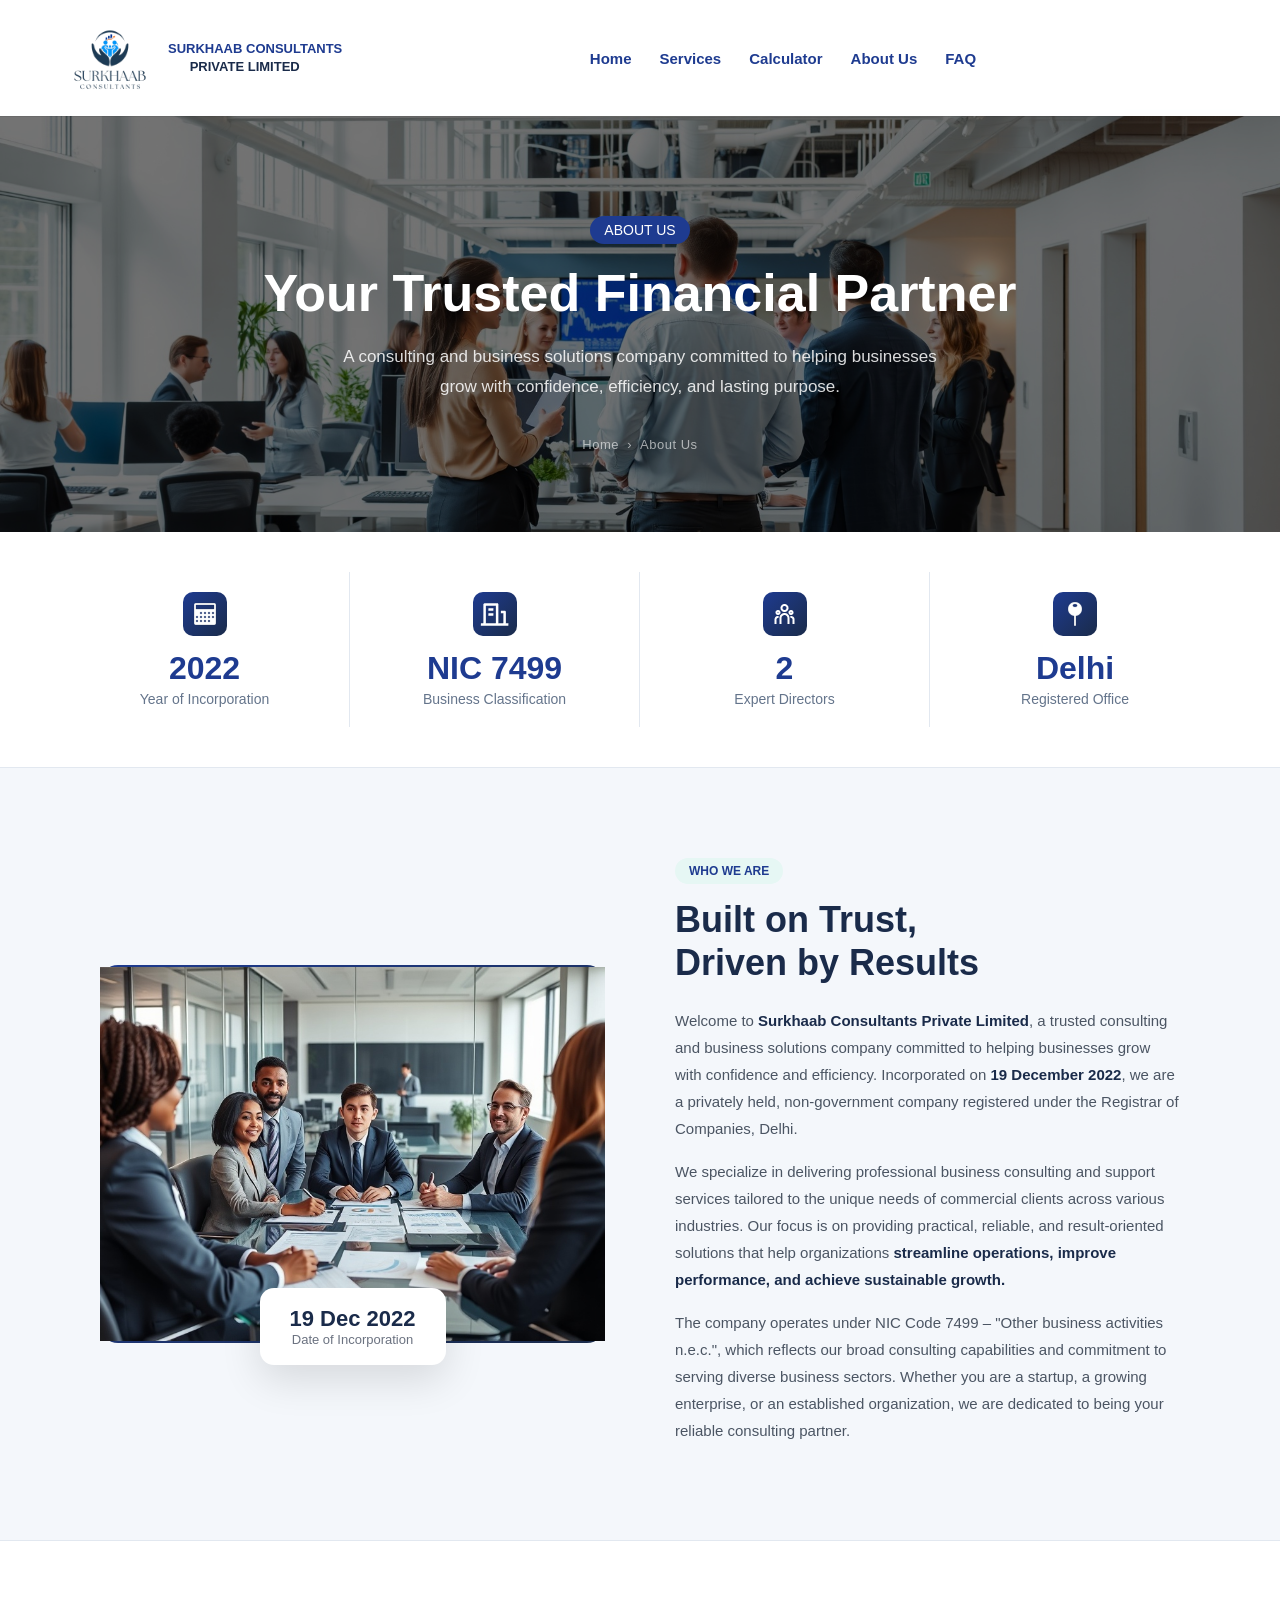
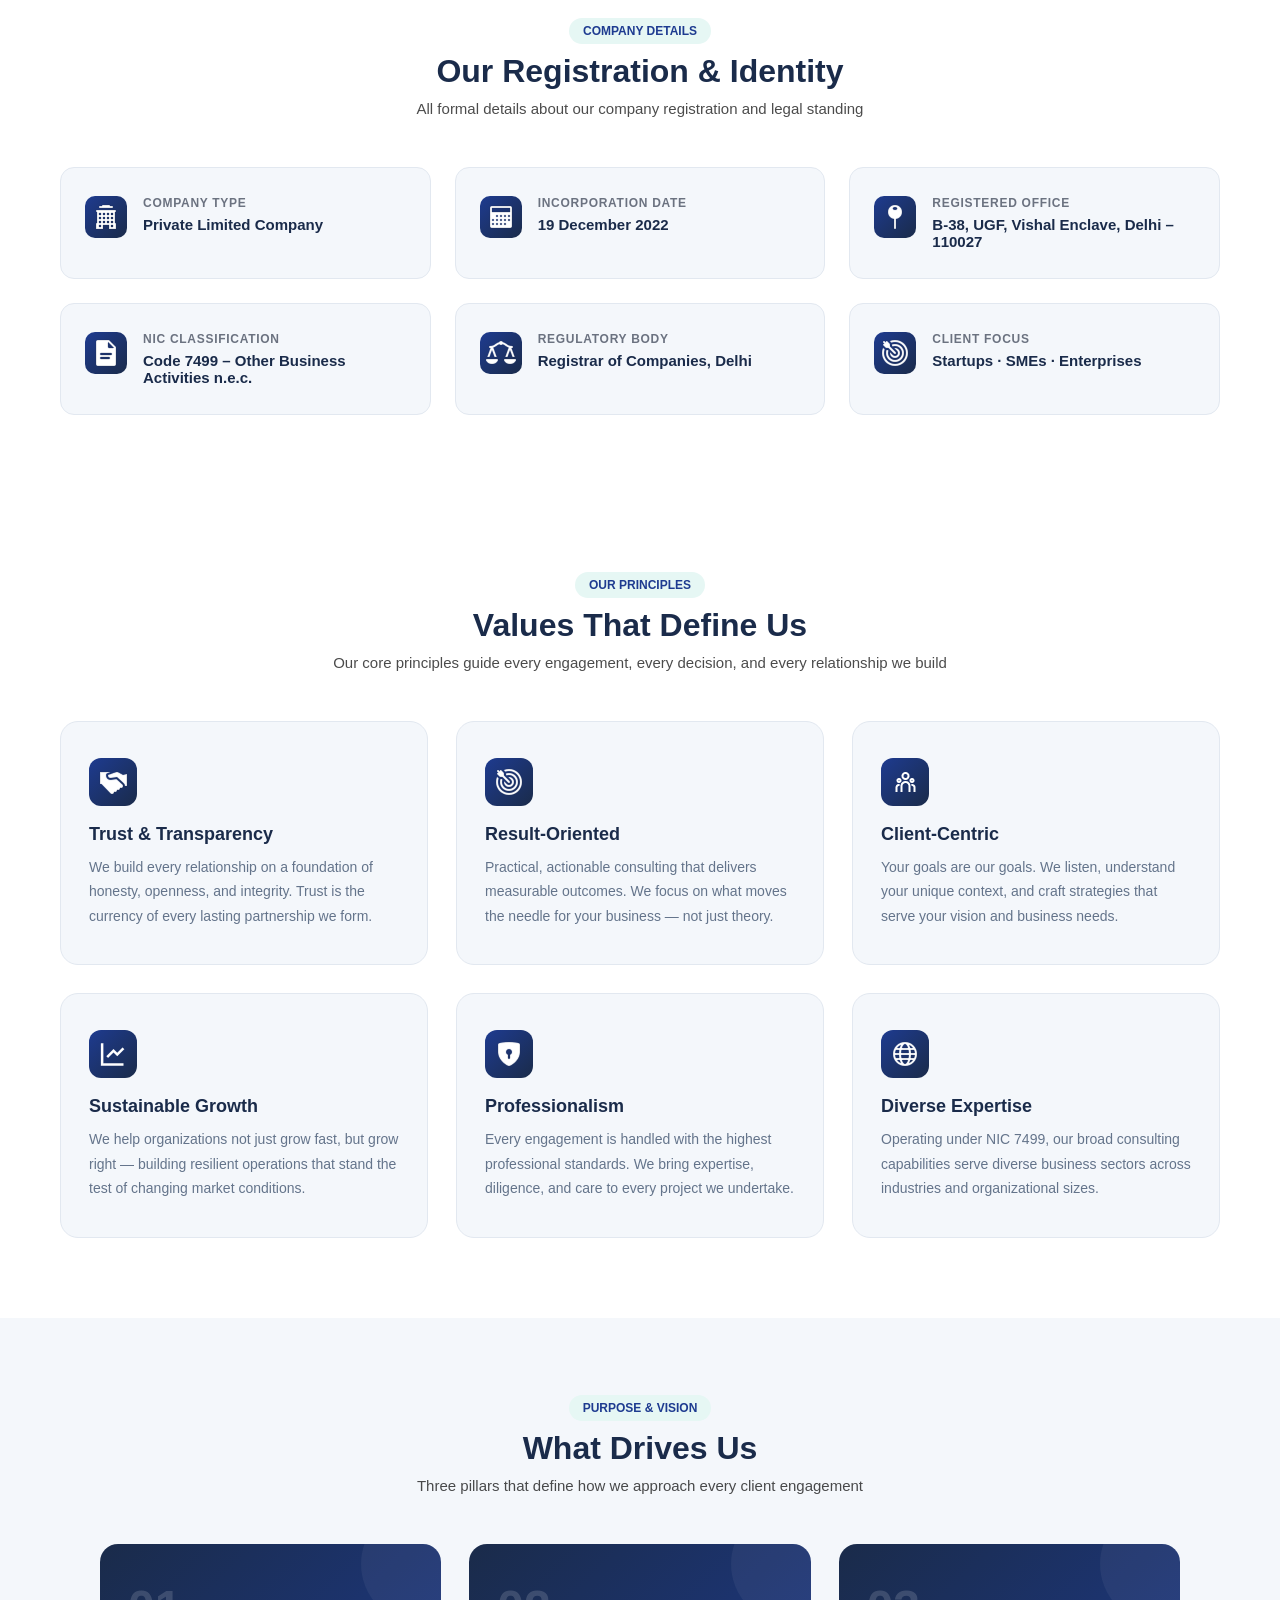
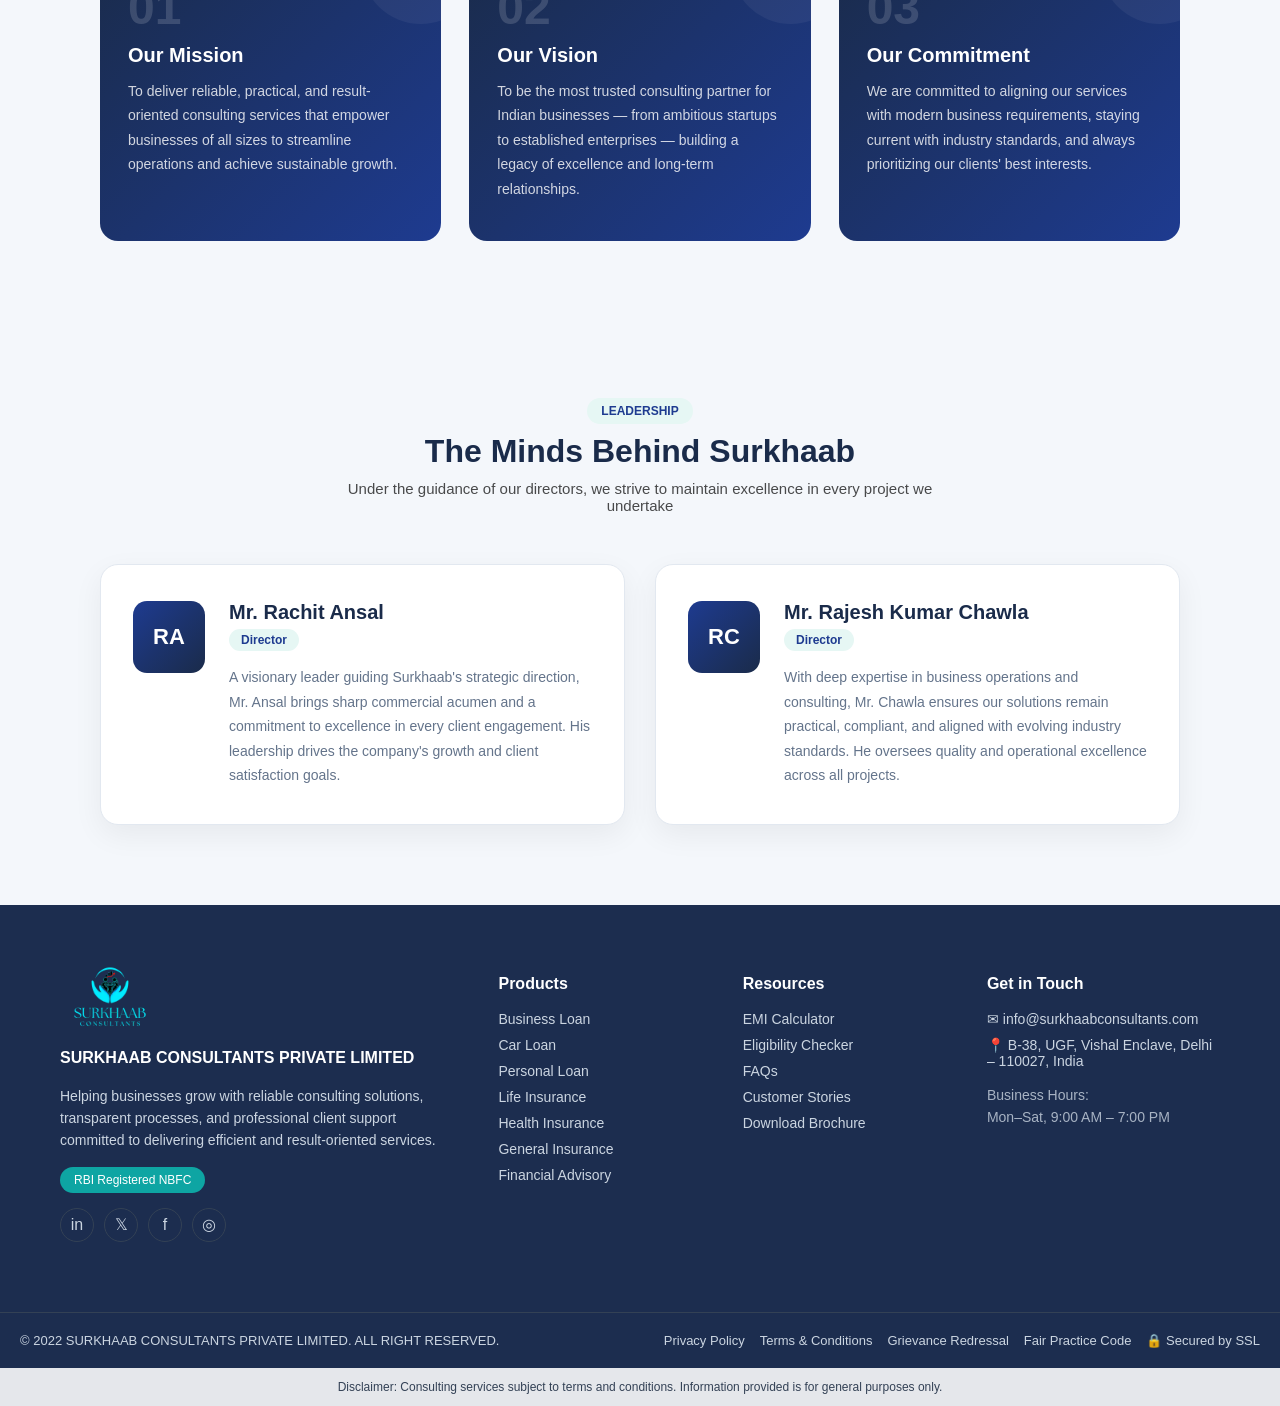
==== about.html @ 416f1494 "website deployed" ====
<!DOCTYPE html>
<html lang="en">
<head>
  <meta charset="UTF-8" />
  <meta name="viewport" content="width=device-width, initial-scale=1.0" />
  <title>About Us – Surkhaab Consultants Private Limited</title>
    <link rel="icon" type="image/png" href="img_res/icons/Trust.png" />
  <link rel="apple-touch-icon" href="img_res/icons/Trust.png" />
    <link rel="stylesheet" href="about.css">
</head>
<body>

<!-- NAVBAR -->
<header class="navbar">
  <div class="logo">
    <img src="img_res/Life_Insurance_Logo-removebg-preview.png" alt="Surkhaab Logo">
    <pre>SURKHAAB CONSULTANTS 
      <span>PRIVATE LIMITED</span></pre>
  </div>
  <nav class="nav-links" id="navLinks">
    <a href="index.html">Home</a>
    <a href="services.html">Services</a>
    <a href="index.html#emi-calculator">Calculator</a>
    <a href="about.html">About Us</a>
    <a href="index.html#faq">FAQ</a>
  </nav>
  <div class="nav-actions"></div>
  <div class="menu-icon" onclick="toggleMenu()">☰</div>
</header>

<!-- HERO -->
<section class="about-hero">
  <span class="badge">ABOUT US</span>
  <h1>Your Trusted Financial Partner</h1>
  <p>A consulting and business solutions company committed to helping businesses grow with confidence, efficiency, and lasting purpose.</p>
  <div class="breadcrumb">
    <a href="index.html">Home</a><span>›</span>About Us
  </div>
</section>

<!-- STATS STRIP -->
<div class="stats-strip reveal">
  <div class="strip-stat">
    <div class="stat-icon"><img src="img_res/icons/Calendar.png" alt="Calendar icon"></div>
    <h2>2022</h2>
    <p>Year of Incorporation</p>
  </div>
  <div class="strip-stat">
    <div class="stat-icon"><img src="img_res/icons/bulding.png" alt="Building icon"></div>
    <h2>NIC 7499</h2>
    <p>Business Classification</p>
  </div>
  <div class="strip-stat">
    <div class="stat-icon"><img src="img_res/icons/peoples.png" alt="People icon"></div>
    <h2>2</h2>
    <p>Expert Directors</p>
  </div>
  <div class="strip-stat">
    <div class="stat-icon"><img src="img_res/icons/Map Pin.png" alt="Map pin icon"></div>
    <h2>Delhi</h2>
    <p>Registered Office</p>
  </div>
</div>

<!-- STORY SECTION -->
<div class="story-section reveal">
  <div class="story-image">
    <div class="story-image-placeholder"><img class="about-img" src="img_res/about.jpg" alt=""></div>
    <div class="founded-badge">
      <h3>19 Dec 2022</h3>
      <p>Date of Incorporation</p>
    </div>
  </div>
  <div class="story-content">
    <span class="section-badge">WHO WE ARE</span>
    <h2>Built on Trust,<br>Driven by Results</h2>
    <p>Welcome to <strong>Surkhaab Consultants Private Limited</strong>, a trusted consulting and business solutions company committed to helping businesses grow with confidence and efficiency. Incorporated on <strong>19 December 2022</strong>, we are a privately held, non-government company registered under the Registrar of Companies, Delhi.</p>
    <p>We specialize in delivering professional business consulting and support services tailored to the unique needs of commercial clients across various industries. Our focus is on providing practical, reliable, and result-oriented solutions that help organizations <strong>streamline operations, improve performance, and achieve sustainable growth.</strong></p>
    <p>The company operates under NIC Code 7499 – "Other business activities n.e.c.", which reflects our broad consulting capabilities and commitment to serving diverse business sectors. Whether you are a startup, a growing enterprise, or an established organization, we are dedicated to being your reliable consulting partner.</p>
  </div>
</div>

<!-- COMPANY INFO CARDS -->
<div class="info-section reveal">
  <div class="info-inner">
    <span class="section-badge">COMPANY DETAILS</span>
    <h2 class="section-title">Our Registration & Identity</h2>
    <p class="section-subtitle">All formal details about our company registration and legal standing</p>
    <div class="info-cards-grid">
      <div class="info-card">
        <div class="info-card-icon"><img src="img_res/icons/Organization.png" alt="Organization icon"></div>
        <div>
          <h4>Company Type</h4>
          <p>Private Limited Company</p>
        </div>
      </div>
      <div class="info-card">
        <div class="info-card-icon"><img src="img_res/icons/Calendar.png" alt="Calendar icon"></div>
        <div>
          <h4>Incorporation Date</h4>
          <p>19 December 2022</p>
        </div>
      </div>
      <div class="info-card">
        <div class="info-card-icon"><img src="img_res/icons/Map Pin.png" alt="Map pin icon"></div>
        <div>
          <h4>Registered Office</h4>
          <p>B-38, UGF, Vishal Enclave, Delhi – 110027</p>
        </div>
      </div>
      <div class="info-card">
        <div class="info-card-icon"><img src="img_res/icons/Document.png" alt="Document icon"></div>
        <div>
          <h4>NIC Classification</h4>
          <p>Code 7499 – Other Business Activities n.e.c.</p>
        </div>
      </div>
      <div class="info-card">
        <div class="info-card-icon"><img src="img_res/icons/Scales.png" alt="Scales icon"></div>
        <div>
          <h4>Regulatory Body</h4>
          <p>Registrar of Companies, Delhi</p>
        </div>
      </div>
      <div class="info-card">
        <div class="info-card-icon"><img src="img_res/icons/Goal.png" alt="Goal icon"></div>
        <div>
          <h4>Client Focus</h4>
          <p>Startups · SMEs · Enterprises</p>
        </div>
      </div>
    </div>
  </div>
</div>

<!-- VALUES SECTION -->
<div class="values-section reveal">
  <span class="section-badge">OUR PRINCIPLES</span>
  <h2 class="section-title">Values That Define Us</h2>
  <p class="section-subtitle">Our core principles guide every engagement, every decision, and every relationship we build</p>
  <div class="values-grid">
    <div class="value-card">
      <div class="value-icon"><img src="img_res/icons/Handshake.png" alt="Handshake icon"></div>
      <h3>Trust & Transparency</h3>
      <p>We build every relationship on a foundation of honesty, openness, and integrity. Trust is the currency of every lasting partnership we form.</p>
    </div>
    <div class="value-card">
      <div class="value-icon"><img src="img_res/icons/Goal.png" alt="Goal icon"></div>
      <h3>Result-Oriented</h3>
      <p>Practical, actionable consulting that delivers measurable outcomes. We focus on what moves the needle for your business — not just theory.</p>
    </div>
    <div class="value-card">
      <div class="value-icon"><img src="img_res/icons/peoples.png" alt="People icon"></div>
      <h3>Client-Centric</h3>
      <p>Your goals are our goals. We listen, understand your unique context, and craft strategies that serve your vision and business needs.</p>
    </div>
    <div class="value-card">
      <div class="value-icon"><img src="img_res/icons/graph.png" alt="Graph icon"></div>
      <h3>Sustainable Growth</h3>
      <p>We help organizations not just grow fast, but grow right — building resilient operations that stand the test of changing market conditions.</p>
    </div>
    <div class="value-card">
      <div class="value-icon"><img src="img_res/icons/Security Lock.png" alt="Security icon"></div>
      <h3>Professionalism</h3>
      <p>Every engagement is handled with the highest professional standards. We bring expertise, diligence, and care to every project we undertake.</p>
    </div>
    <div class="value-card">
      <div class="value-icon"><img src="img_res/icons/Geography.png" alt="Geography icon"></div>
      <h3>Diverse Expertise</h3>
      <p>Operating under NIC 7499, our broad consulting capabilities serve diverse business sectors across industries and organizational sizes.</p>
    </div>
  </div>
</div>

<!-- MISSION / VISION -->
<div class="mission-section reveal">
  <span class="section-badge">PURPOSE & VISION</span>
  <h2 class="section-title">What Drives Us</h2>
  <p class="section-subtitle">Three pillars that define how we approach every client engagement</p>
  <div class="mission-cards">
    <div class="mission-card">
      <div class="num">01</div>
      <h3>Our Mission</h3>
      <p>To deliver reliable, practical, and result-oriented consulting services that empower businesses of all sizes to streamline operations and achieve sustainable growth.</p>
    </div>
    <div class="mission-card">
      <div class="num">02</div>
      <h3>Our Vision</h3>
      <p>To be the most trusted consulting partner for Indian businesses — from ambitious startups to established enterprises — building a legacy of excellence and long-term relationships.</p>
    </div>
    <div class="mission-card">
      <div class="num">03</div>
      <h3>Our Commitment</h3>
      <p>We are committed to aligning our services with modern business requirements, staying current with industry standards, and always prioritizing our clients' best interests.</p>
    </div>
  </div>
</div>

<!-- DIRECTORS -->
<section class="directors-section reveal">
  <span class="section-badge">LEADERSHIP</span>
  <h2 class="section-title">The Minds Behind Surkhaab</h2>
  <p class="section-subtitle">Under the guidance of our directors, we strive to maintain excellence in every project we undertake</p>
  <div class="directors-grid">
    <div class="director-card">
      <div class="director-avatar">RA</div>
      <div class="director-info">
        <h3>Mr. Rachit Ansal</h3>
        <span class="director-role-badge">Director</span>
        <p>A visionary leader guiding Surkhaab's strategic direction, Mr. Ansal brings sharp commercial acumen and a commitment to excellence in every client engagement. His leadership drives the company's growth and client satisfaction goals.</p>
      </div>
    </div>
    <div class="director-card">
      <div class="director-avatar">RC</div>
      <div class="director-info">
        <h3>Mr. Rajesh Kumar Chawla</h3>
        <span class="director-role-badge">Director</span>
        <p>With deep expertise in business operations and consulting, Mr. Chawla ensures our solutions remain practical, compliant, and aligned with evolving industry standards. He oversees quality and operational excellence across all projects.</p>
      </div>
    </div>
  </div>
</section>



<!-- FOOTER -->
<footer class="footer">
  <div class="footer-top">
    <div class="footer-col">
      <img src="img_res/Life_Insurance_1.png" class="footer-logo" alt="Logo">
      <h4>SURKHAAB CONSULTANTS PRIVATE LIMITED</h4>
      <p>Helping businesses grow with reliable consulting solutions, transparent processes, and professional client support committed to delivering efficient and result-oriented services.</p>
      <span class="nbfc-badge">RBI Registered NBFC</span>
      <div class="social-icons">
        <a href="#">in</a><a href="#">𝕏</a><a href="#">f</a><a href="#">◎</a>
      </div>
    </div>
    <div class="footer-col">
      <h4>Products</h4>
      <ul>
        <li><a href="services.html">Business Loan</a></li>
        <li><a href="services.html">Car Loan</a></li>
        <li><a href="services.html">Personal Loan</a></li>
        <li><a href="services.html">Life Insurance</a></li>
        <li><a href="services.html">Health Insurance</a></li>
        <li><a href="services.html">General Insurance</a></li>
        <li><a href="services.html">Financial Advisory</a></li>
      </ul>
    </div>
    <div class="footer-col">
      <h4>Resources</h4>
      <ul>
        <li><a href="index.html#emi-calculator">EMI Calculator</a></li>
        <li><a href="#">Eligibility Checker</a></li>
        <li><a href="index.html#faq">FAQs</a></li>
        <li><a href="#">Customer Stories</a></li>
        <li><a href="#">Download Brochure</a></li>
      </ul>
    </div>
    <div class="footer-col">
      <h4>Get in Touch</h4>
      <ul class="contact">
        <li><a href="mailto:info@surkhaabconsultants.com">✉ info@surkhaabconsultants.com</a></li>
        <li>📍 B-38, UGF, Vishal Enclave, Delhi – 110027, India</li>
      </ul>
      <p class="hours">Business Hours:<br>Mon–Sat, 9:00 AM – 7:00 PM</p>
    </div>
  </div>
  <div class="footer-bottom">
    <p>© 2022 SURKHAAB CONSULTANTS PRIVATE LIMITED. ALL RIGHT RESERVED.</p>
    <div class="footer-links">
      <a href="privacy-policy.html">Privacy Policy</a>
      <a href="services.html?service=advisory">Terms & Conditions</a>
      <a href="#">Grievance Redressal</a>
      <a href="#">Fair Practice Code</a>
      <span>🔒 Secured by SSL</span>
    </div>
  </div>
  <div class="disclaimer">
    Disclaimer: Consulting services subject to terms and conditions. Information provided is for general purposes only.
  </div>
</footer>

<script src="script.js"></script>
</body>
</html>
---- about.css ----
:root {
      --primary-color: #1e3b90;
      --secondary-color: #1a2b4a;
      --white: #ffffff;
      --black: #000000;
    }
    * { margin: 0; padding: 0; box-sizing: border-box; font-family: "Segoe UI", sans-serif; }
    body { background: #f4f7fb; }

    /* NAVBAR */
    .navbar {
      padding: 8px 60px;
      display: flex; align-items: center; justify-content: space-between;
      position: sticky; top: 0; z-index: 1000;
      backdrop-filter: blur(6px);
      background: rgba(255,255,255,0.95);
      box-shadow: 0 1px 0 rgba(0,0,0,0.07);
    }
    .logo { color: var(--primary-color); font-size: 18px; font-weight: 700; display: flex; align-items: center; gap: 8px; }
    .logo img { width: 100px; }
    .logo pre { font-family: "Segoe UI", sans-serif; font-size: 13px; line-height: 1.4; }
    .logo span { color: var(--secondary-color); }
    .nav-links { display: flex; align-items: center; }
    .nav-links a { color: var(--primary-color); margin: 0 14px; text-decoration: none; font-size: 15px; font-weight: 600; transition: color 0.3s; }
    .nav-links a:hover { color: var(--secondary-color); }
    .nav-links a.active { border-bottom: 2px solid var(--primary-color); padding-bottom: 2px; }
    .nav-actions { display: flex; gap: 16px; }
    .menu-icon { display: none; font-size: 26px; color: var(--primary-color); cursor: pointer; }
    @media (max-width: 900px) {
      .navbar { padding: 8px 24px; }
      .nav-links { position: absolute; top: 70px; left: 0; width: 100%; background: var(--white); flex-direction: column; align-items: center; display: none; padding: 20px 0; box-shadow: 0 8px 20px rgba(0,0,0,0.1); }
      .nav-links a { margin: 12px 0; font-size: 16px; }
      .nav-links.active { display: flex; }
      .nav-actions { display: none; }
      .menu-icon { display: block; }
    }

    /* HERO */
    .about-hero {
      background: linear-gradient(rgba(0,0,0,0.55), rgba(0,0,0,0.55)), url("img_res/hero.jpg") center/cover no-repeat;
      background-color: var(--secondary-color);
      padding: 100px 60px 80px;
      color: var(--white);
      text-align: center;
    }
    .badge {
      background: var(--primary-color);
      padding: 6px 14px; border-radius: 20px;
      display: inline-block; margin-bottom: 20px; font-size: 14px;
    }
    .about-hero h1 { font-size: 52px; margin-bottom: 18px; line-height: 1.15; }
    .about-hero p { font-size: 17px; opacity: 0.85; max-width: 620px; margin: 0 auto 36px; line-height: 1.75; }
    .breadcrumb { font-size: 13px; opacity: 0.6; letter-spacing: 0.04em; }
    .breadcrumb a { color: var(--white); text-decoration: none; }
    .breadcrumb span { margin: 0 8px; }

    /* SHARED */
    .section-badge { background: #e6f7f4; color: var(--primary-color); padding: 6px 14px; border-radius: 20px; font-size: 12px; font-weight: 600; }
    .section-title { margin: 14px 0 10px; font-size: 32px; color: var(--secondary-color); }
    .section-subtitle { font-size: 15px; opacity: 0.7; max-width: 650px; margin: 0 auto 50px; }

    /* STATS STRIP */
    .stats-strip {
      background: var(--white); padding: 40px 60px;
      display: grid; grid-template-columns: repeat(4, 1fr);
      border-bottom: 1px solid #e2e8f0;
    }
    .strip-stat { text-align: center; padding: 20px; border-right: 1px solid #e2e8f0; }
    .strip-stat:last-child { border-right: none; }
    .strip-stat h2 { font-size: 2rem; color: var(--primary-color); font-weight: 700; }
    .strip-stat p { font-size: 14px; color: #64748b; margin-top: 4px; }
    .strip-stat .stat-icon { width: 44px; height: 44px; background: linear-gradient(135deg, var(--primary-color), var(--secondary-color)); border-radius: 10px; display: flex; align-items: center; justify-content: center; margin: 0 auto 14px; font-size: 20px; }
    @media (max-width: 900px) { .stats-strip { grid-template-columns: repeat(2,1fr); padding: 30px 24px; } .strip-stat:nth-child(2){ border-right:none; } .strip-stat:nth-child(3){ border-right: 1px solid #e2e8f0; } }
    @media (max-width: 500px) { .stats-strip { grid-template-columns: 1fr; } .strip-stat { border-right: none; border-bottom: 1px solid #e2e8f0; } }

    /* STORY */
    .story-section { max-width: 1200px; margin: 0 auto; padding: 80px 60px; display: grid; grid-template-columns: 1fr 1fr; gap: 70px; align-items: center; }
    .story-image { position: relative; }
    .story-image-placeholder { width: 100%; aspect-ratio: 4/3; background: linear-gradient(135deg, var(--primary-color), var(--secondary-color)); border-radius: 18px; display: flex; align-items: center; justify-content: center; font-size: 100px; }
    .story-image-placeholder .about-img{width:100%; height: auto;}
    .founded-badge { position: absolute; bottom: -22px; left: 50%; transform: translateX(-50%); background: var(--white); padding: 18px 30px; border-radius: 14px; box-shadow: 0 15px 40px rgba(0,0,0,0.12); text-align: center; white-space: nowrap; }
    .founded-badge h3 { font-size: 22px; font-weight: 700; color: var(--secondary-color); }
    .founded-badge p { font-size: 13px; color: #6b7280; }
    .story-content { padding-top: 10px; }
    .story-content .section-badge { display: inline-block; margin-bottom: 14px; }
    .story-content h2 { font-size: 36px; color: var(--secondary-color); margin-bottom: 22px; line-height: 1.2; }
    .story-content p { font-size: 15px; line-height: 1.8; color: #4b5563; margin-bottom: 16px; }
    .story-content p strong { color: var(--secondary-color); }
    @media (max-width: 900px) { .story-section { grid-template-columns: 1fr; padding: 60px 24px; gap: 50px; } .founded-badge { position: static; transform: none; margin-top: 20px; display: inline-block; } }

    /* VALUES */
    .values-section { background: var(--white); padding: 80px 60px; text-align: center; }
    .values-grid { display: grid; grid-template-columns: repeat(3,1fr); gap: 28px; max-width: 1200px; margin: 0 auto; }
    .value-card { background: #f4f7fb; border-radius: 18px; padding: 36px 28px; text-align: left; position: relative; transition: transform 0.3s, box-shadow 0.3s; border: 1px solid #e2e8f0; }
    .value-card:hover { transform: translateY(-8px); box-shadow: 0 25px 45px rgba(0,0,0,0.1); border-color: var(--primary-color); }
    .value-icon { width: 48px; height: 48px; background: linear-gradient(135deg, var(--primary-color), var(--secondary-color)); border-radius: 12px; display: flex; align-items: center; justify-content: center; margin-bottom: 18px; font-size: 22px; }
    .value-card h3 { font-size: 18px; color: var(--secondary-color); margin-bottom: 10px; }
    .value-card p { font-size: 14px; color: #64748b; line-height: 1.75; }
    @media (max-width: 900px) { .values-section { padding: 60px 24px; } .values-grid { grid-template-columns: 1fr; } }

    /* INFO CARDS */
    .info-section { background: var(--white); padding: 80px 60px; border-top: 1px solid #e2e8f0; }
    .info-inner { max-width: 1200px; margin: auto; text-align: center; }
    .info-cards-grid { display: grid; grid-template-columns: repeat(3,1fr); gap: 24px; margin-top: 10px; }
    .info-card { background: #f4f7fb; border: 1px solid #e2e8f0; border-radius: 14px; padding: 28px 24px; text-align: left; display: flex; align-items: flex-start; gap: 16px; transition: 0.3s; }
    .info-card:hover { border-color: var(--primary-color); box-shadow: 0 10px 30px rgba(30,59,144,0.08); transform: translateY(-4px); }
    .info-card-icon { width: 42px; height: 42px; flex-shrink: 0; background: linear-gradient(135deg, var(--primary-color), var(--secondary-color)); border-radius: 10px; display: flex; align-items: center; justify-content: center; font-size: 18px; }
    .info-card h4 { font-size: 12px; color: #6b7280; text-transform: uppercase; letter-spacing: 0.06em; margin-bottom: 6px; }
    .info-card p { font-size: 15px; font-weight: 600; color: var(--secondary-color); }
    @media (max-width: 900px) { .info-section { padding: 60px 24px; } .info-cards-grid { grid-template-columns: 1fr; } }

    /* MISSION */
    .mission-section { padding: 80px 60px; max-width: 1200px; margin: 0 auto; text-align: center; }
    .mission-cards { display: grid; grid-template-columns: repeat(3,1fr); gap: 28px; margin-top: 10px; }
    .mission-card { background: linear-gradient(135deg, var(--secondary-color), var(--primary-color)); border-radius: 18px; padding: 40px 28px; color: var(--white); text-align: left; position: relative; overflow: hidden; transition: transform 0.3s; }
    .mission-card:hover { transform: translateY(-6px); }
    .mission-card::before { content: ''; position: absolute; top: -40px; right: -40px; width: 120px; height: 120px; background: rgba(255,255,255,0.05); border-radius: 50%; }
    .mission-card .num { font-size: 48px; font-weight: 800; opacity: 0.15; line-height: 1; margin-bottom: 12px; }
    .mission-card h3 { font-size: 20px; margin-bottom: 12px; }
    .mission-card p { font-size: 14px; opacity: 0.8; line-height: 1.75; }
    @media (max-width: 900px) { .mission-section { padding: 60px 24px; } .mission-cards { grid-template-columns: 1fr; } }

    /* DIRECTORS */
    .directors-section { max-width: 1200px; margin: 0 auto; padding: 80px 60px; text-align: center; }
    .directors-grid { display: grid; grid-template-columns: repeat(2,1fr); gap: 30px; margin-top: 10px; }
    .director-card { background: var(--white); border-radius: 18px; padding: 36px 32px; text-align: left; box-shadow: 0 10px 30px rgba(0,0,0,0.06); display: flex; gap: 24px; align-items: flex-start; transition: transform 0.3s, box-shadow 0.3s; border: 1px solid #e2e8f0; }
    .director-card:hover { transform: translateY(-6px); box-shadow: 0 20px 45px rgba(0,0,0,0.1); border-color: var(--primary-color); }
    .director-avatar { width: 72px; height: 72px; flex-shrink: 0; background: linear-gradient(135deg, var(--primary-color), var(--secondary-color)); border-radius: 14px; display: flex; align-items: center; justify-content: center; font-size: 22px; font-weight: 700; color: var(--white); }
    .director-info h3 { font-size: 20px; color: var(--secondary-color); margin-bottom: 5px; }
    .director-role-badge { display: inline-block; background: #e6f7f4; color: var(--primary-color); padding: 4px 12px; border-radius: 20px; font-size: 12px; font-weight: 600; margin-bottom: 14px; }
    .director-info p { font-size: 14px; color: #64748b; line-height: 1.75; }
    @media (max-width: 900px) { .directors-section { padding: 60px 24px; } .directors-grid { grid-template-columns: 1fr; } }

    
    /* FOOTER */
    .footer { background: #1c2d4f; color: #cbd5e1; }
    .footer-top { max-width: 1200px; margin: auto; padding: 70px 20px; display: grid; grid-template-columns: 2fr 1fr 1fr 1.2fr; gap: 50px; }
    .footer-logo { width: 100px; margin-top: -30px; }
    .footer-col h4 { color: var(--white); margin-bottom: 18px; }
    .footer-col p { font-size: 14px; line-height: 1.6; }
    .footer-col ul { list-style: none; }
    .footer-col ul li { margin-bottom: 10px; font-size: 14px; }
    .footer-col ul li a { color: #cbd5e1; text-decoration: none; transition: color 0.3s; }
    .footer-col ul li a:hover { color: #0ea5a3; }
    .nbfc-badge { display: inline-block; background: #0ea5a3; color: var(--white); padding: 6px 14px; border-radius: 20px; font-size: 12px; margin: 15px 0; }
    .social-icons { display: flex; gap: 10px; }
    .social-icons a { width: 34px; height: 34px; border: 1px solid #334155; border-radius: 50%; display: flex; align-items: center; justify-content: center; color: #cbd5e1; text-decoration: none; transition: all 0.3s; }
    .social-icons a:hover { background: #0ea5a3; border-color: #0ea5a3; color: var(--white); }
    .contact li { margin-bottom: 10px; }
    .hours { font-size: 13px; margin-top: 15px; opacity: 0.8; }
    .footer-bottom { border-top: 1px solid #334155; padding: 20px; display: flex; justify-content: space-between; align-items: center; font-size: 13px; }
    .footer-links { display: flex; gap: 15px; flex-wrap: wrap; }
    .footer-links a { color: #cbd5e1; text-decoration: none; transition: color 0.3s; }
    .footer-links a:hover { color: #0ea5a3; }
    .disclaimer { background: #e5e7eb; color: #334155; font-size: 12px; padding: 12px; text-align: center; }
    @media (max-width: 900px) { .footer-top { grid-template-columns: 1fr; } .footer-bottom { flex-direction: column; gap: 10px; text-align: center; } }

    /* SCROLL REVEAL */
    .reveal { opacity: 0; transform: translateY(28px); transition: opacity 0.65s ease, transform 0.65s ease; }
    .reveal.visible { opacity: 1; transform: none; }
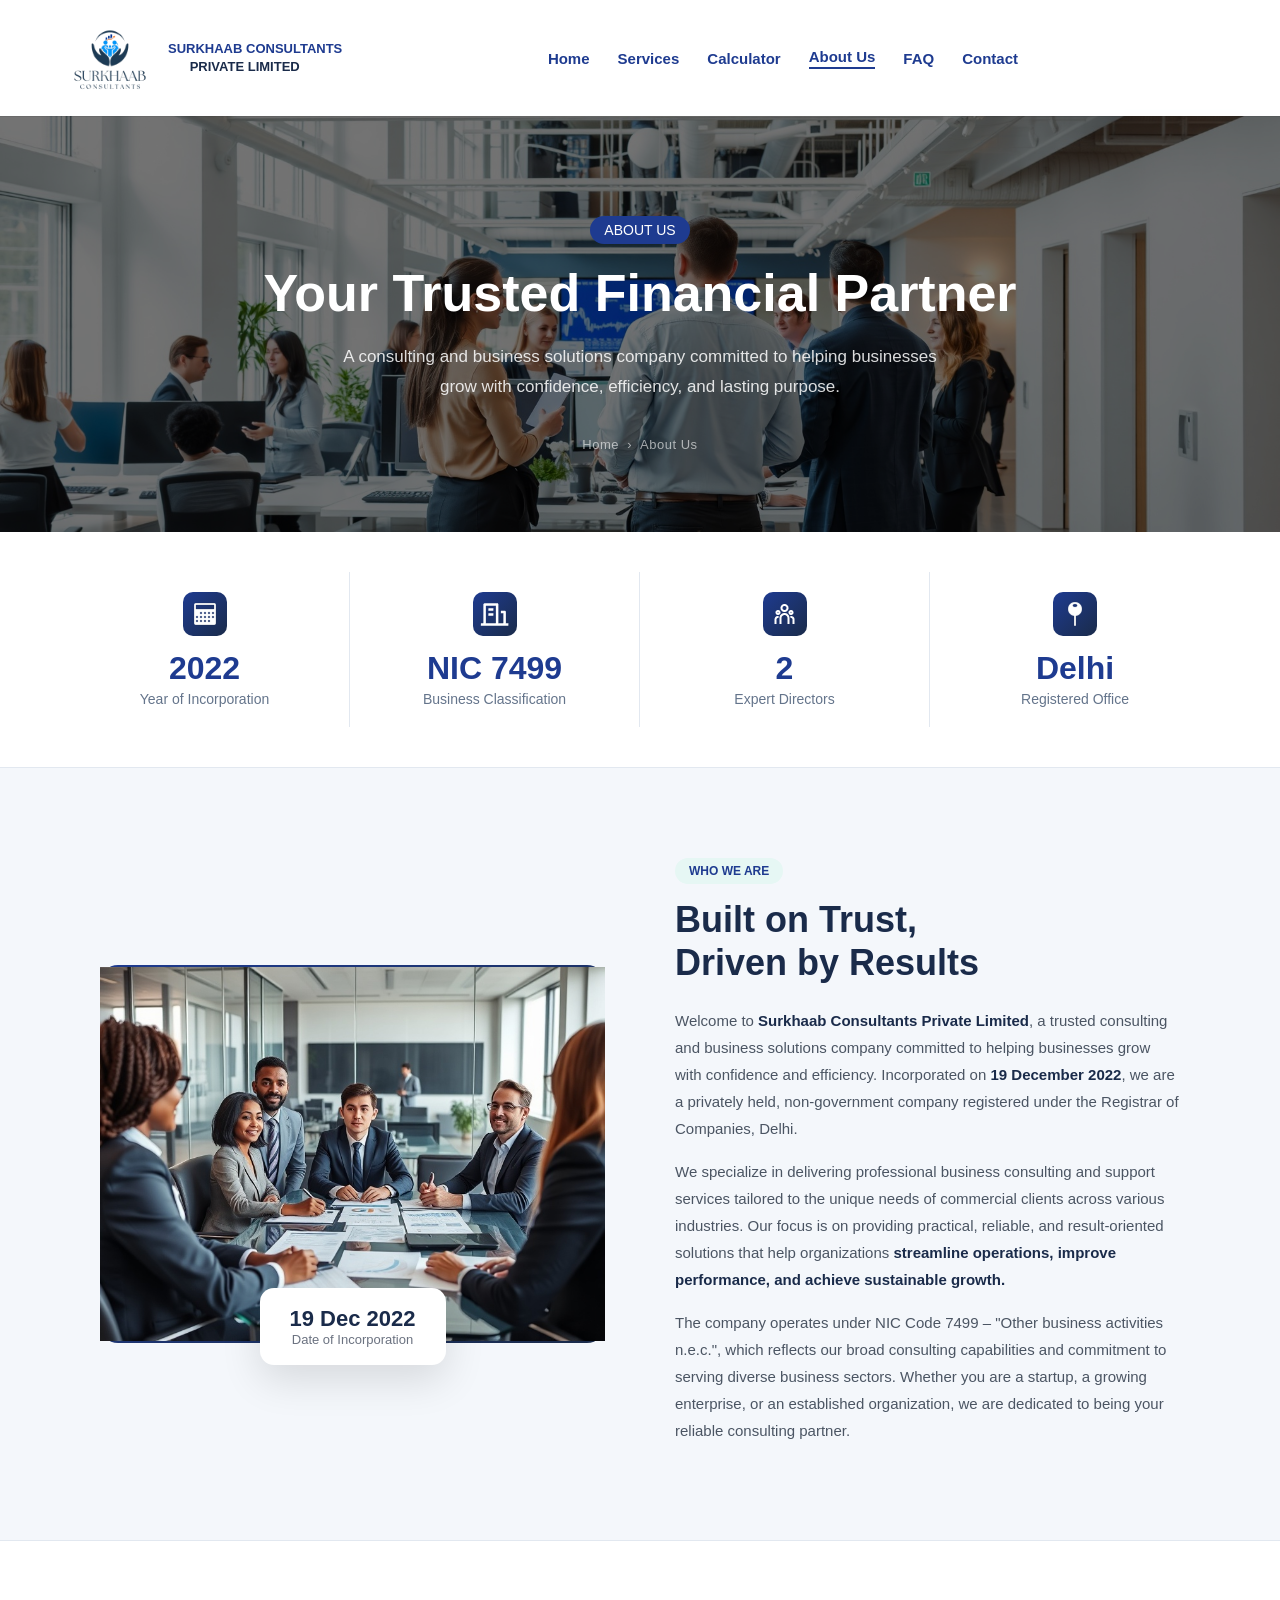
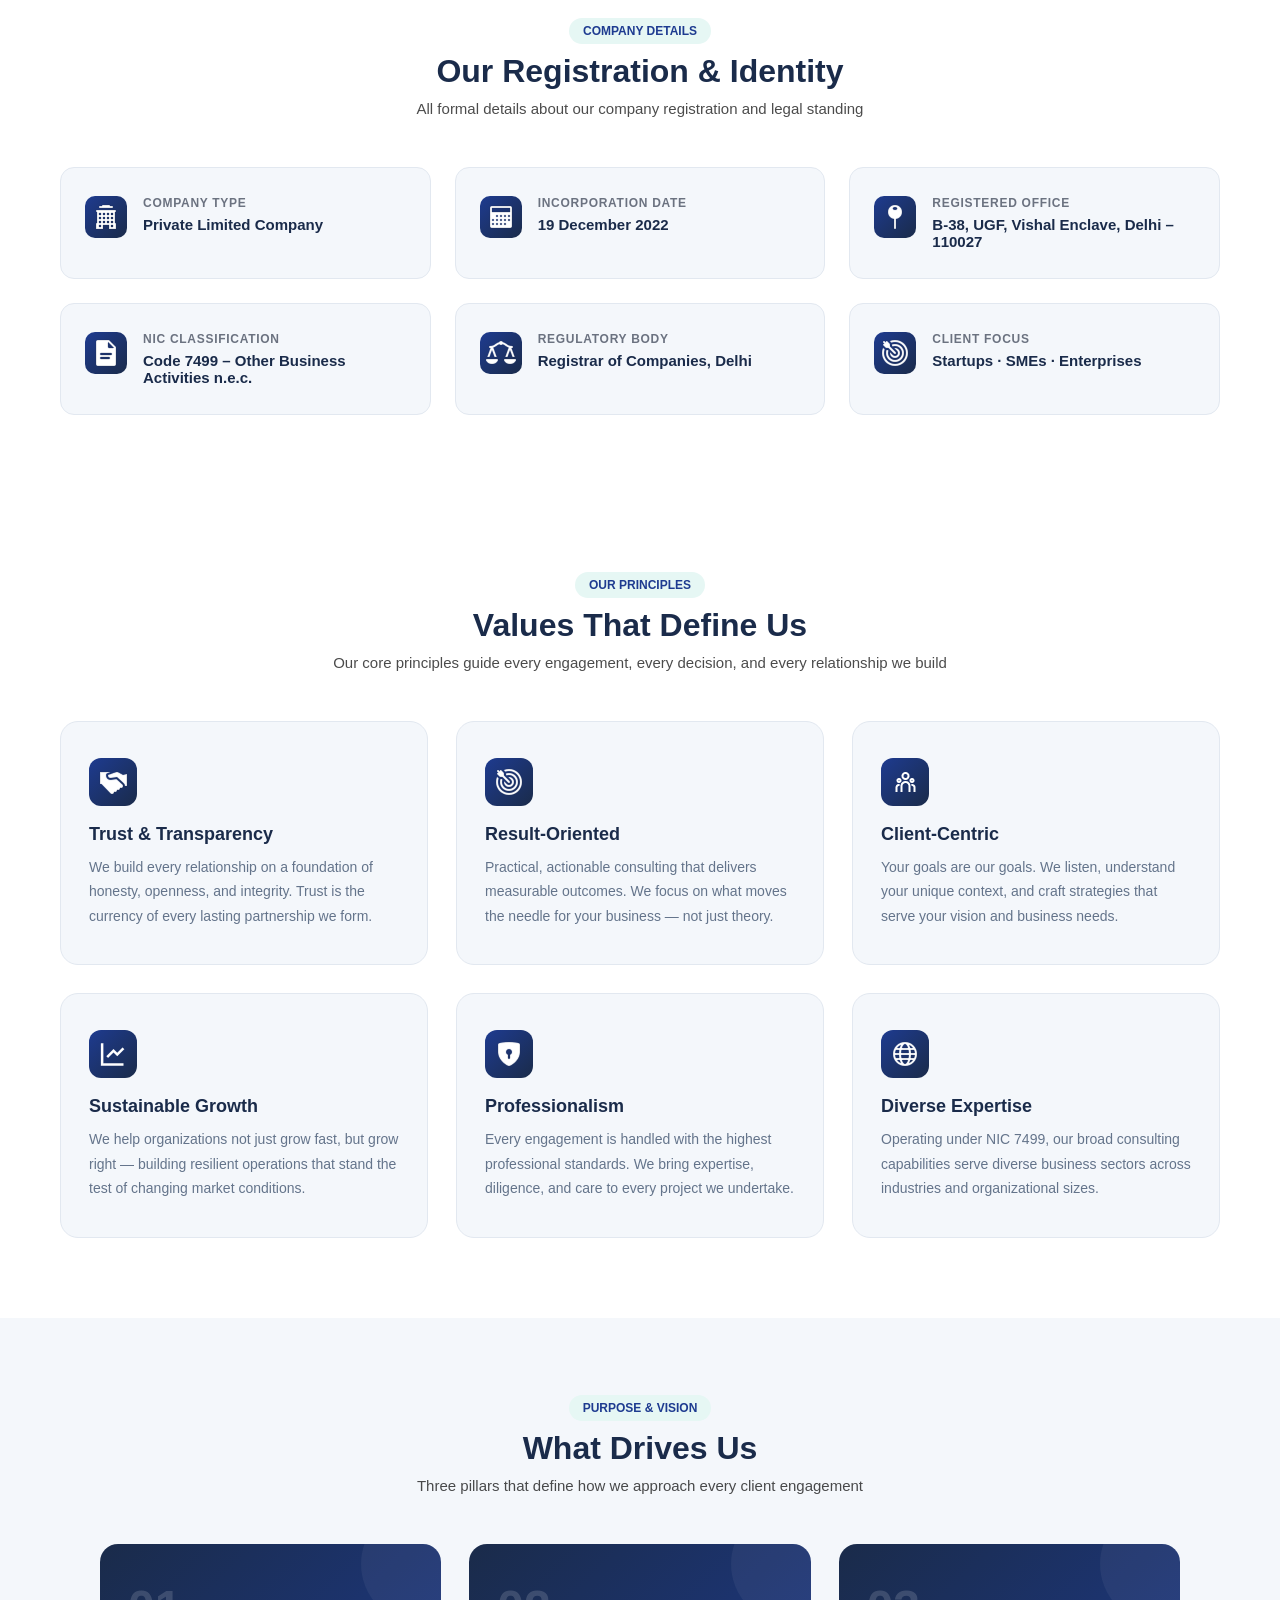
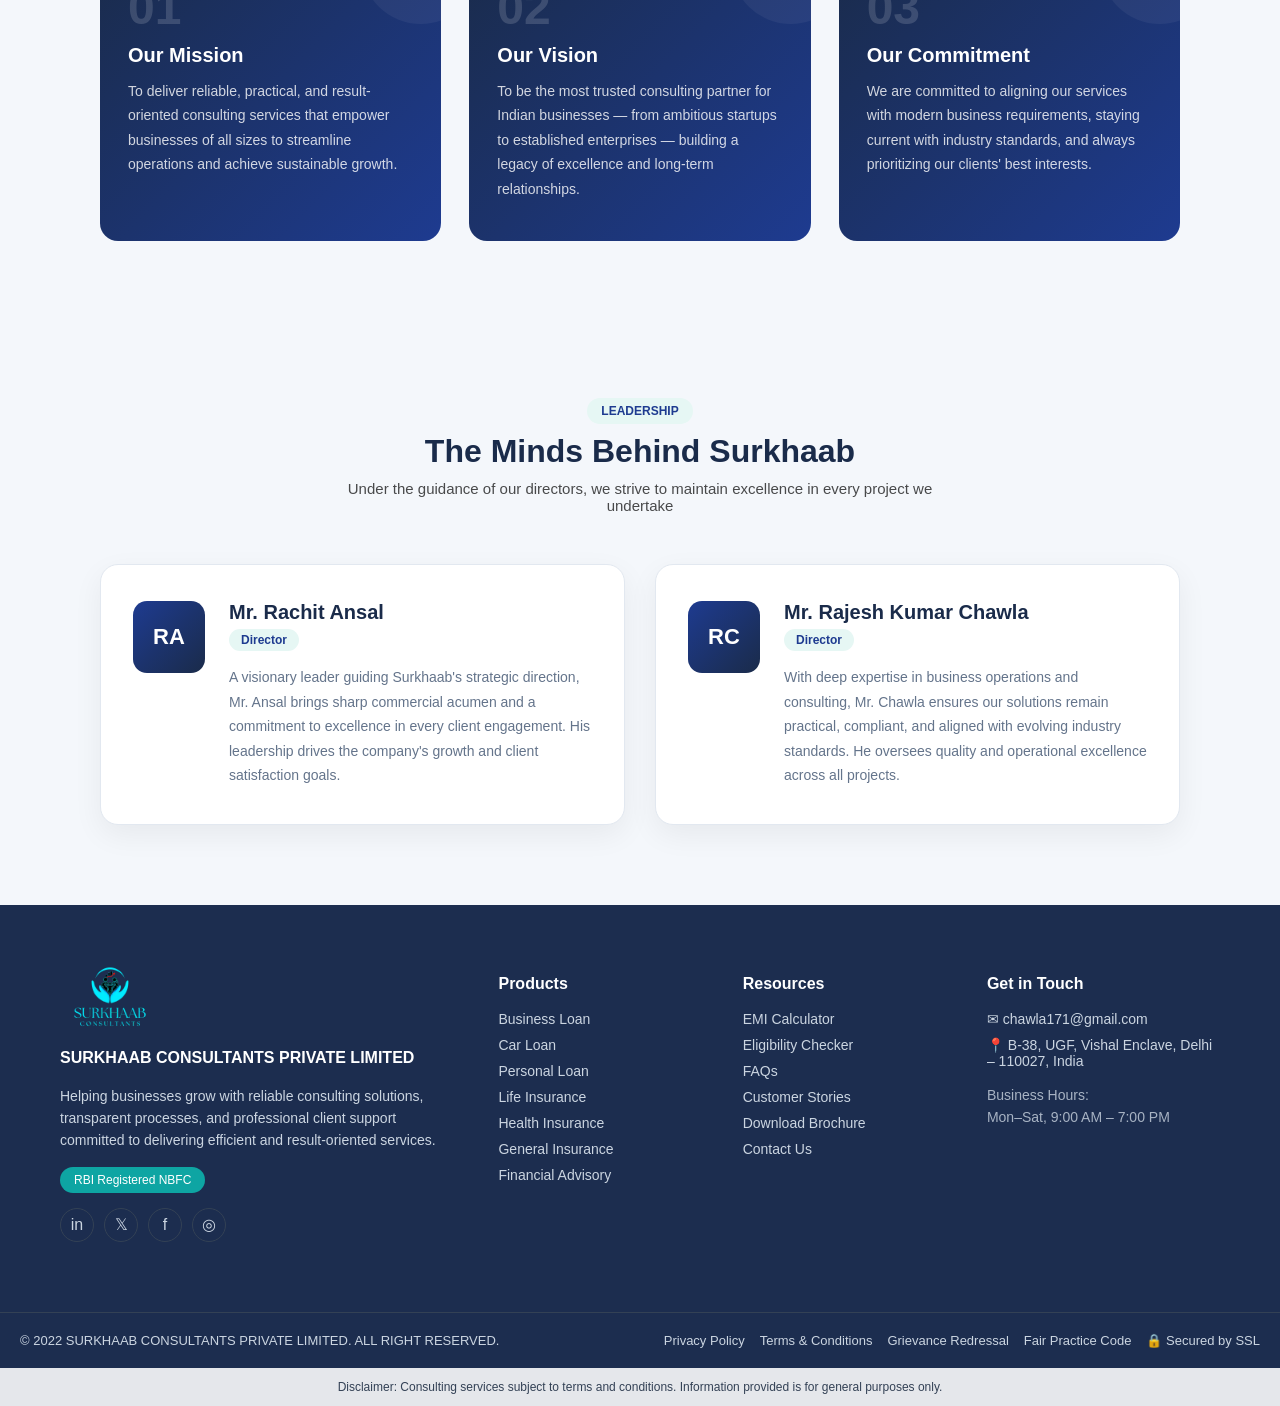
==== commit 9d00cc04: "files are updated" ====
--- a/about.html
+++ b/about.html
@@ -7,6 +7,7 @@
     <link rel="icon" type="image/png" href="img_res/icons/Trust.png" />
   <link rel="apple-touch-icon" href="img_res/icons/Trust.png" />
     <link rel="stylesheet" href="about.css">
+  <link rel="stylesheet" href="shared.css">
 </head>
 <body>
 
@@ -21,8 +22,9 @@
     <a href="index.html">Home</a>
     <a href="services.html">Services</a>
     <a href="index.html#emi-calculator">Calculator</a>
-    <a href="about.html">About Us</a>
+    <a href="about.html" class="active">About Us</a>
     <a href="index.html#faq">FAQ</a>
+    <a href="contact.html">Contact</a>
   </nav>
   <div class="nav-actions"></div>
   <div class="menu-icon" onclick="toggleMenu()">☰</div>
@@ -65,7 +67,7 @@
 <!-- STORY SECTION -->
 <div class="story-section reveal">
   <div class="story-image">
-    <div class="story-image-placeholder"><img class="about-img" src="img_res/about.jpg" alt=""></div>
+    <div class="story-image-placeholder"><img class="about-img" src="img_res/about.jpg" alt="Surkhaab Consultants office"></div>
     <div class="founded-badge">
       <h3>19 Dec 2022</h3>
       <p>Date of Incorporation</p>
@@ -227,7 +229,7 @@
 <footer class="footer">
   <div class="footer-top">
     <div class="footer-col">
-      <img src="img_res/Life_Insurance_1.png" class="footer-logo" alt="Logo">
+      <img src="img_res/Life_Insurance_1.png" class="footer-logo" alt="Surkhaab Consultants footer logo">
       <h4>SURKHAAB CONSULTANTS PRIVATE LIMITED</h4>
       <p>Helping businesses grow with reliable consulting solutions, transparent processes, and professional client support committed to delivering efficient and result-oriented services.</p>
       <span class="nbfc-badge">RBI Registered NBFC</span>
@@ -238,13 +240,13 @@
     <div class="footer-col">
       <h4>Products</h4>
       <ul>
-        <li><a href="services.html">Business Loan</a></li>
-        <li><a href="services.html">Car Loan</a></li>
-        <li><a href="services.html">Personal Loan</a></li>
-        <li><a href="services.html">Life Insurance</a></li>
-        <li><a href="services.html">Health Insurance</a></li>
-        <li><a href="services.html">General Insurance</a></li>
-        <li><a href="services.html">Financial Advisory</a></li>
+        <li><a href="services.html#business">Business Loan</a></li>
+        <li><a href="services.html#car">Car Loan</a></li>
+        <li><a href="services.html#personal">Personal Loan</a></li>
+        <li><a href="services.html#life-insurance">Life Insurance</a></li>
+        <li><a href="services.html#health-insurance">Health Insurance</a></li>
+        <li><a href="services.html#general-insurance">General Insurance</a></li>
+        <li><a href="services.html#advisory">Financial Advisory</a></li>
       </ul>
     </div>
     <div class="footer-col">
@@ -255,12 +257,13 @@
         <li><a href="index.html#faq">FAQs</a></li>
         <li><a href="#">Customer Stories</a></li>
         <li><a href="#">Download Brochure</a></li>
+        <li><a href="contact.html">Contact Us</a></li>
       </ul>
     </div>
     <div class="footer-col">
       <h4>Get in Touch</h4>
       <ul class="contact">
-        <li><a href="mailto:info@surkhaabconsultants.com">✉ info@surkhaabconsultants.com</a></li>
+        <li><a href="mailto:chawla171@gmail.com">✉ chawla171@gmail.com</a></li>
         <li>📍 B-38, UGF, Vishal Enclave, Delhi – 110027, India</li>
       </ul>
       <p class="hours">Business Hours:<br>Mon–Sat, 9:00 AM – 7:00 PM</p>
--- a/about.css
+++ b/about.css
@@ -6,34 +6,6 @@
     }
     * { margin: 0; padding: 0; box-sizing: border-box; font-family: "Segoe UI", sans-serif; }
     body { background: #f4f7fb; }
-
-    /* NAVBAR */
-    .navbar {
-      padding: 8px 60px;
-      display: flex; align-items: center; justify-content: space-between;
-      position: sticky; top: 0; z-index: 1000;
-      backdrop-filter: blur(6px);
-      background: rgba(255,255,255,0.95);
-      box-shadow: 0 1px 0 rgba(0,0,0,0.07);
-    }
-    .logo { color: var(--primary-color); font-size: 18px; font-weight: 700; display: flex; align-items: center; gap: 8px; }
-    .logo img { width: 100px; }
-    .logo pre { font-family: "Segoe UI", sans-serif; font-size: 13px; line-height: 1.4; }
-    .logo span { color: var(--secondary-color); }
-    .nav-links { display: flex; align-items: center; }
-    .nav-links a { color: var(--primary-color); margin: 0 14px; text-decoration: none; font-size: 15px; font-weight: 600; transition: color 0.3s; }
-    .nav-links a:hover { color: var(--secondary-color); }
-    .nav-links a.active { border-bottom: 2px solid var(--primary-color); padding-bottom: 2px; }
-    .nav-actions { display: flex; gap: 16px; }
-    .menu-icon { display: none; font-size: 26px; color: var(--primary-color); cursor: pointer; }
-    @media (max-width: 900px) {
-      .navbar { padding: 8px 24px; }
-      .nav-links { position: absolute; top: 70px; left: 0; width: 100%; background: var(--white); flex-direction: column; align-items: center; display: none; padding: 20px 0; box-shadow: 0 8px 20px rgba(0,0,0,0.1); }
-      .nav-links a { margin: 12px 0; font-size: 16px; }
-      .nav-links.active { display: flex; }
-      .nav-actions { display: none; }
-      .menu-icon { display: block; }
-    }
 
     /* HERO */
     .about-hero {
@@ -50,10 +22,16 @@
     }
     .about-hero h1 { font-size: 52px; margin-bottom: 18px; line-height: 1.15; }
     .about-hero p { font-size: 17px; opacity: 0.85; max-width: 620px; margin: 0 auto 36px; line-height: 1.75; }
+    @media (max-width: 600px) {
+      .about-hero { padding: 60px 20px 50px; }
+      .about-hero h1 { font-size: 32px; }
+      .about-hero p { font-size: 15px; }
+    }
     .breadcrumb { font-size: 13px; opacity: 0.6; letter-spacing: 0.04em; }
     .breadcrumb a { color: var(--white); text-decoration: none; }
     .breadcrumb span { margin: 0 8px; }
 
+    .policy-hero { padding: 80px 60px; }
     /* SHARED */
     .section-badge { background: #e6f7f4; color: var(--primary-color); padding: 6px 14px; border-radius: 20px; font-size: 12px; font-weight: 600; }
     .section-title { margin: 14px 0 10px; font-size: 32px; color: var(--secondary-color); }
@@ -87,6 +65,7 @@
     .story-content p { font-size: 15px; line-height: 1.8; color: #4b5563; margin-bottom: 16px; }
     .story-content p strong { color: var(--secondary-color); }
     @media (max-width: 900px) { .story-section { grid-template-columns: 1fr; padding: 60px 24px; gap: 50px; } .founded-badge { position: static; transform: none; margin-top: 20px; display: inline-block; } }
+    @media (max-width: 600px) { .story-section { padding: 40px 16px; } .story-content h2 { font-size: 26px; } }
 
     /* VALUES */
     .values-section { background: var(--white); padding: 80px 60px; text-align: center; }
@@ -97,6 +76,7 @@
     .value-card h3 { font-size: 18px; color: var(--secondary-color); margin-bottom: 10px; }
     .value-card p { font-size: 14px; color: #64748b; line-height: 1.75; }
     @media (max-width: 900px) { .values-section { padding: 60px 24px; } .values-grid { grid-template-columns: 1fr; } }
+    @media (max-width: 600px) { .values-section { padding: 40px 16px; } .section-title { font-size: 24px; } }
 
     /* INFO CARDS */
     .info-section { background: var(--white); padding: 80px 60px; border-top: 1px solid #e2e8f0; }
@@ -108,6 +88,7 @@
     .info-card h4 { font-size: 12px; color: #6b7280; text-transform: uppercase; letter-spacing: 0.06em; margin-bottom: 6px; }
     .info-card p { font-size: 15px; font-weight: 600; color: var(--secondary-color); }
     @media (max-width: 900px) { .info-section { padding: 60px 24px; } .info-cards-grid { grid-template-columns: 1fr; } }
+    @media (max-width: 600px) { .info-section { padding: 40px 16px; } }
 
     /* MISSION */
     .mission-section { padding: 80px 60px; max-width: 1200px; margin: 0 auto; text-align: center; }
@@ -119,6 +100,7 @@
     .mission-card h3 { font-size: 20px; margin-bottom: 12px; }
     .mission-card p { font-size: 14px; opacity: 0.8; line-height: 1.75; }
     @media (max-width: 900px) { .mission-section { padding: 60px 24px; } .mission-cards { grid-template-columns: 1fr; } }
+    @media (max-width: 600px) { .mission-section { padding: 40px 16px; } }
 
     /* DIRECTORS */
     .directors-section { max-width: 1200px; margin: 0 auto; padding: 80px 60px; text-align: center; }
@@ -130,30 +112,7 @@
     .director-role-badge { display: inline-block; background: #e6f7f4; color: var(--primary-color); padding: 4px 12px; border-radius: 20px; font-size: 12px; font-weight: 600; margin-bottom: 14px; }
     .director-info p { font-size: 14px; color: #64748b; line-height: 1.75; }
     @media (max-width: 900px) { .directors-section { padding: 60px 24px; } .directors-grid { grid-template-columns: 1fr; } }
-
-    
-    /* FOOTER */
-    .footer { background: #1c2d4f; color: #cbd5e1; }
-    .footer-top { max-width: 1200px; margin: auto; padding: 70px 20px; display: grid; grid-template-columns: 2fr 1fr 1fr 1.2fr; gap: 50px; }
-    .footer-logo { width: 100px; margin-top: -30px; }
-    .footer-col h4 { color: var(--white); margin-bottom: 18px; }
-    .footer-col p { font-size: 14px; line-height: 1.6; }
-    .footer-col ul { list-style: none; }
-    .footer-col ul li { margin-bottom: 10px; font-size: 14px; }
-    .footer-col ul li a { color: #cbd5e1; text-decoration: none; transition: color 0.3s; }
-    .footer-col ul li a:hover { color: #0ea5a3; }
-    .nbfc-badge { display: inline-block; background: #0ea5a3; color: var(--white); padding: 6px 14px; border-radius: 20px; font-size: 12px; margin: 15px 0; }
-    .social-icons { display: flex; gap: 10px; }
-    .social-icons a { width: 34px; height: 34px; border: 1px solid #334155; border-radius: 50%; display: flex; align-items: center; justify-content: center; color: #cbd5e1; text-decoration: none; transition: all 0.3s; }
-    .social-icons a:hover { background: #0ea5a3; border-color: #0ea5a3; color: var(--white); }
-    .contact li { margin-bottom: 10px; }
-    .hours { font-size: 13px; margin-top: 15px; opacity: 0.8; }
-    .footer-bottom { border-top: 1px solid #334155; padding: 20px; display: flex; justify-content: space-between; align-items: center; font-size: 13px; }
-    .footer-links { display: flex; gap: 15px; flex-wrap: wrap; }
-    .footer-links a { color: #cbd5e1; text-decoration: none; transition: color 0.3s; }
-    .footer-links a:hover { color: #0ea5a3; }
-    .disclaimer { background: #e5e7eb; color: #334155; font-size: 12px; padding: 12px; text-align: center; }
-    @media (max-width: 900px) { .footer-top { grid-template-columns: 1fr; } .footer-bottom { flex-direction: column; gap: 10px; text-align: center; } }
+    @media (max-width: 600px) { .directors-section { padding: 40px 16px; } .director-card { flex-direction: column; align-items: center; text-align: center; } }
 
     /* SCROLL REVEAL */
     .reveal { opacity: 0; transform: translateY(28px); transition: opacity 0.65s ease, transform 0.65s ease; }
--- a/shared.css
+++ b/shared.css
@@ -0,0 +1,149 @@
+/* SHARED STYLES — Navbar & Footer — used across all pages */
+
+/* NAVBAR */
+.navbar {
+  padding: 8px 60px;
+  display: flex; align-items: center; justify-content: space-between;
+  position: sticky; top: 0; z-index: 1000;
+  backdrop-filter: blur(6px);
+  background: rgba(255,255,255,0.95);
+  box-shadow: 0 1px 0 rgba(0,0,0,0.07);
+}
+.logo { color: var(--primary-color); font-size: 18px; font-weight: 700; display: flex; align-items: center; gap: 8px; }
+.logo img { width: 100px; }
+.logo pre { font-family: "Segoe UI", sans-serif; font-size: 13px; line-height: 1.4; }
+.logo span { color: var(--secondary-color); }
+.nav-links { display: flex; align-items: center; }
+.nav-links a { color: var(--primary-color); margin: 0 14px; text-decoration: none; font-size: 15px; font-weight: 600; transition: color 0.3s; }
+.nav-links a:hover { color: var(--secondary-color); }
+.nav-links a.active { border-bottom: 2px solid var(--primary-color); padding-bottom: 2px; }
+.nav-actions { display: flex; gap: 16px; }
+.menu-icon { display: none; font-size: 26px; color: var(--primary-color); cursor: pointer; }
+@media (max-width: 900px) {
+  .navbar { padding: 8px 24px; }
+  .nav-links { position: absolute; top: 70px; left: 0; width: 100%; background: var(--white); flex-direction: column; align-items: center; display: none; padding: 20px 0; box-shadow: 0 8px 20px rgba(0,0,0,0.1); }
+  .nav-links a { margin: 12px 0; font-size: 16px; }
+  .nav-links.active { display: flex; }
+  .nav-actions { display: none; }
+  .menu-icon { display: block; }
+}
+
+/* FOOTER */
+.footer {
+  background: #1c2d4f;
+  color: #cbd5e1;
+}
+.footer-top {
+  max-width: 1200px;
+  margin: auto;
+  padding: 70px 20px;
+  display: grid;
+  grid-template-columns: 2fr 1fr 1fr 1.2fr;
+  gap: 50px;
+}
+.footer-logo {
+  width: 100px;
+  margin-top: -30px;
+}
+.footer-col h4 {
+  color: #ffffff;
+  margin-bottom: 18px;
+}
+.footer-col p {
+  font-size: 14px;
+  line-height: 1.6;
+}
+.footer-col ul {
+  list-style: none;
+}
+.footer-col ul li {
+  margin-bottom: 10px;
+  font-size: 14px;
+}
+.footer-col ul li a {
+  color: #cbd5e1;
+  text-decoration: none;
+  transition: color 0.3s;
+}
+.footer-col ul li a:hover {
+  color: #0ea5a3;
+}
+.nbfc-badge {
+  display: inline-block;
+  background: #0ea5a3;
+  color: #ffffff;
+  padding: 6px 14px;
+  border-radius: 20px;
+  font-size: 12px;
+  margin: 15px 0;
+}
+.social-icons {
+  display: flex;
+  gap: 10px;
+}
+.social-icons a {
+  width: 34px;
+  height: 34px;
+  border: 1px solid #334155;
+  border-radius: 50%;
+  display: flex;
+  align-items: center;
+  justify-content: center;
+  color: #cbd5e1;
+  text-decoration: none;
+  transition: all 0.3s;
+}
+.social-icons a:hover {
+  background: #0ea5a3;
+  border-color: #0ea5a3;
+  color: #ffffff;
+}
+.contact li {
+  margin-bottom: 10px;
+}
+.hours {
+  font-size: 13px;
+  margin-top: 15px;
+  opacity: 0.8;
+}
+.footer-bottom {
+  border-top: 1px solid #334155;
+  padding: 20px;
+  display: flex;
+  justify-content: space-between;
+  align-items: center;
+  font-size: 13px;
+}
+.footer-links {
+  display: flex;
+  gap: 15px;
+}
+.footer-links a {
+  color: #cbd5e1;
+  text-decoration: none;
+  transition: color 0.3s;
+}
+.footer-links a:hover {
+  color: #0ea5a3;
+}
+.disclaimer {
+  background: #e5e7eb;
+  color: #334155;
+  font-size: 12px;
+  padding: 12px;
+  text-align: center;
+}
+@media (max-width: 900px) {
+  .footer-top {
+    grid-template-columns: 1fr;
+  }
+  .footer-bottom {
+    flex-direction: column;
+    gap: 10px;
+    text-align: center;
+  }
+  .footer-links {
+    flex-wrap: wrap;
+    justify-content: center;
+  }
+}
